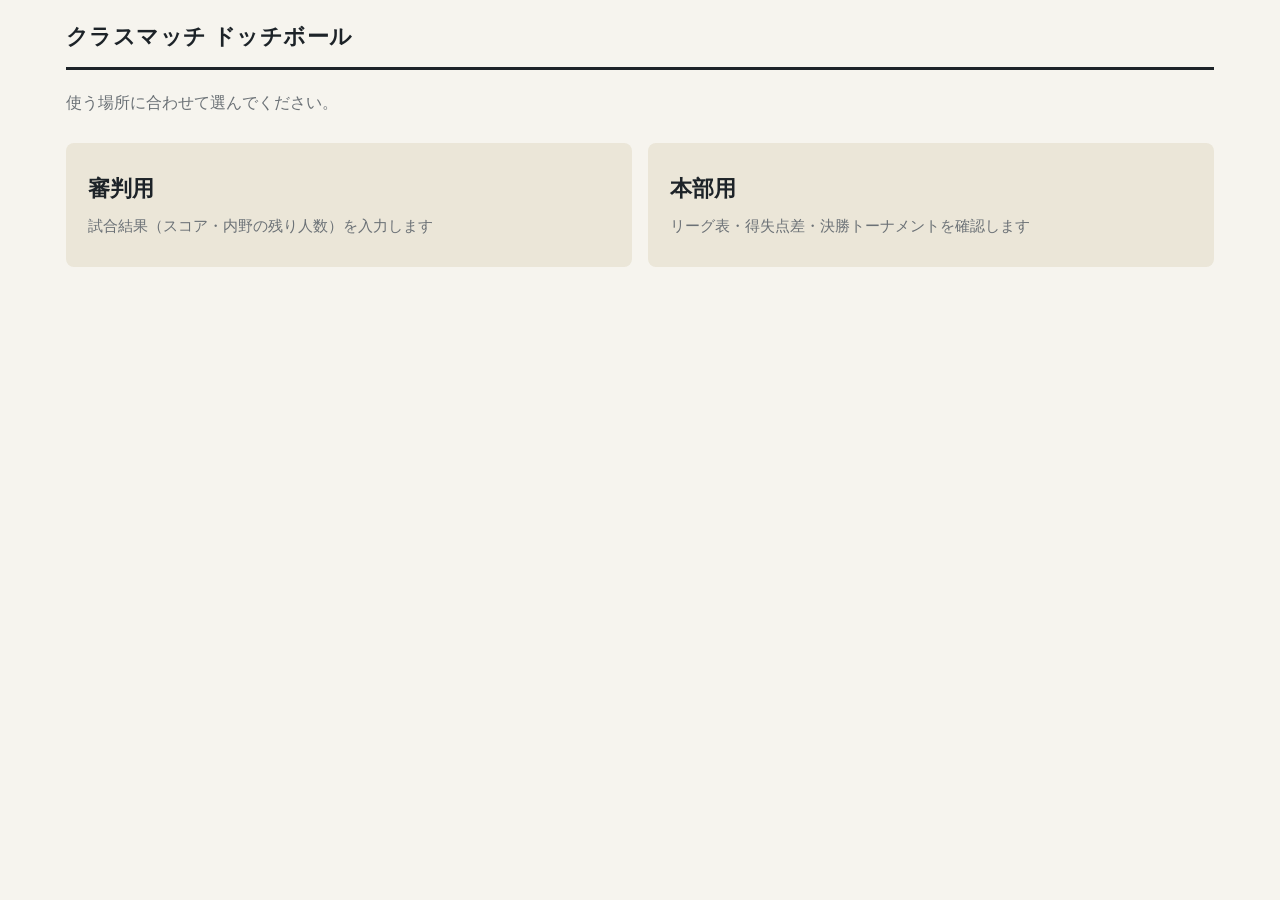
==== classmatch/index.html @ 0e0442e3 "Add files via upload" ====
<!doctype html>
<html lang="ja">
<head>
<meta charset="utf-8">
<meta name="viewport" content="width=device-width, initial-scale=1">
<title>クラスマッチ ドッチボール</title>
<link rel="stylesheet" href="style.css">
</head>
<body>
<div class="wrap">
  <header class="top"><h1 id="t">クラスマッチ ドッチボール</h1></header>
  <p class="hint">使う場所に合わせて選んでください。</p>
  <div class="entry">
    <a href="referee.html"><b>審判用</b><span>試合結果（スコア・内野の残り人数）を入力します</span></a>
    <a href="hq.html"><b>本部用</b><span>リーグ表・得失点差・決勝トーナメントを確認します</span></a>
  </div>
</div>
<script src="config.js"></script>
<script>document.getElementById("t").textContent = CONFIG.TITLE;</script>
</body>
</html>
---- classmatch/style.css ----
/* ドッチボール大会サイト 共通スタイル（フラットな配色・グラデーション／囲み枠なし） */
:root {
  --bg: #f6f4ee;
  --ink: #1d2328;
  --sub: #6b7176;
  --line: #dcd8cc;
  --tint: #ebe6d8;
  --accent: #b5412a;
  --blue: #2f5d7c;
  --green: #dfe8dc;
  --floor: #e3cfa0;
  --sideA: #c9dce8;
  --sideB: #f0d3c8;
}
* { box-sizing: border-box; }
html { -webkit-text-size-adjust: 100%; }
body {
  margin: 0; background: var(--bg); color: var(--ink); line-height: 1.6;
  font-family: "Hiragino Sans", "Hiragino Kaku Gothic ProN", "Yu Gothic UI", "Yu Gothic", "Meiryo", sans-serif;
  touch-action: manipulation;
}
.wrap { max-width: 1180px; margin: 0 auto; padding: 20px 16px 80px; }
header.top { display: flex; flex-wrap: wrap; align-items: baseline; gap: 6px 20px; padding-bottom: 12px; border-bottom: 3px solid var(--ink); margin-bottom: 20px; }
header.top h1 { font-size: 1.35rem; margin: 0; letter-spacing: .02em; }
header.top .role { color: var(--accent); font-weight: 700; }
header.top nav { margin-left: auto; display: flex; gap: 16px; font-size: .9rem; }
a { color: var(--blue); }
h2 { font-size: 1.15rem; margin: 0 0 8px; }
.banner { background: #f3ddd5; padding: 10px 14px; margin-bottom: 16px; font-size: .9rem; border-radius: 6px; }
.hint { color: var(--sub); }
button { font: inherit; cursor: pointer; }
.link { background: none; border: 0; color: var(--sub); text-decoration: underline; padding: 8px; }

/* ----- 審判ページ ----- */
h2.group { font-size: .85rem; color: var(--sub); font-weight: 500; margin: 18px 0 8px; }
.chips { display: grid; grid-template-columns: repeat(auto-fill, minmax(130px, 1fr)); gap: 8px; }
.chip { display: flex; flex-direction: column; align-items: flex-start; gap: 1px; padding: .6rem .7rem; border: 0; border-radius: 6px; background: var(--tint); color: var(--ink); text-align: left; }
.chip span { font-size: .85rem; }
.chip i { font-style: normal; font-size: .72rem; color: var(--sub); }
.chip.done { background: var(--green); }
.chip.on { background: var(--ink); color: #fff; }
.chip.on i { color: #cfd3d6; }
.chip:disabled { opacity: .45; cursor: default; }

#form { margin-top: 28px; max-width: 760px; }
.matchhead { display: flex; align-items: baseline; gap: 12px; margin-bottom: 8px; }
.matchhead b { font-size: 1.3rem; }
.matchhead span { color: var(--sub); }
.court { width: 100%; height: auto; display: block; }
.court text { font-family: inherit; }
.field { margin-top: 22px; }
.field h3 { margin: 0 0 8px; font-size: 1rem; }
.field h3 small { font-weight: 400; color: var(--sub); margin-left: 6px; }
.pair { display: grid; grid-template-columns: 1fr auto 1fr; align-items: end; gap: 8px; }
.side { display: flex; flex-direction: column; align-items: center; gap: 6px; }
.who { font-weight: 700; }
.vs { color: var(--sub); padding-bottom: 14px; }
.stepper { display: flex; align-items: center; gap: 6px; }
.stepper button { width: 46px; height: 56px; border: 0; border-radius: 8px; background: var(--tint); font-size: 1.5rem; color: var(--ink); }
.stepper button:active { background: var(--line); }
.stepper input { width: 64px; height: 56px; border: 0; border-bottom: 3px solid var(--ink); background: transparent; text-align: center; font: inherit; font-size: 1.9rem; font-weight: 700; color: var(--ink); border-radius: 0; -moz-appearance: textfield; }
.stepper input::-webkit-outer-spin-button, .stepper input::-webkit-inner-spin-button { -webkit-appearance: none; margin: 0; }
.sum { margin-top: 22px; padding: 12px 14px; background: var(--tint); border-radius: 6px; font-weight: 700; }
.sum small { font-weight: 400; color: var(--sub); display: block; }
.sum.bad { background: #f3ddd5; color: var(--accent); }
.msg { min-height: 1.6em; margin-top: 8px; color: var(--accent); font-weight: 700; }
.actions { display: flex; flex-wrap: wrap; align-items: center; gap: 12px; margin-top: 6px; }
.primary { flex: 1 1 220px; height: 58px; border: 0; border-radius: 8px; background: var(--accent); color: #fff; font-size: 1.15rem; font-weight: 700; }
.primary:disabled { opacity: .5; }
#toast { position: fixed; left: 50%; bottom: 24px; transform: translateX(-50%); background: var(--ink); color: #fff; padding: 12px 22px; border-radius: 999px; opacity: 0; pointer-events: none; transition: opacity .2s; }
#toast.on { opacity: 1; }

/* ----- 本部ページ ----- */
.tools { display: flex; flex-wrap: wrap; align-items: center; gap: 14px; margin: -8px 0 20px; font-size: .9rem; color: var(--sub); }
.tools button { background: var(--ink); color: #fff; border: 0; border-radius: 6px; padding: 6px 14px; }
.tools label { display: inline-flex; align-items: center; gap: 6px; cursor: pointer; }
.err { color: var(--accent); font-weight: 700; }
section.block { margin-top: 44px; }
section.block > h2.sec { font-size: 1.3rem; padding-bottom: 6px; border-bottom: 2px solid var(--ink); margin-bottom: 18px; }
.leagues { display: grid; grid-template-columns: repeat(auto-fit, minmax(min(100%, 500px), 1fr)); gap: 44px 48px; }
.lhead { display: flex; align-items: baseline; gap: 12px; margin-bottom: 4px; }
.lhead h2 { font-size: 1.2rem; margin: 0; }
.lhead span { color: var(--sub); font-size: .88rem; }
.diagram { width: 100%; max-width: 440px; height: auto; display: block; margin: 0 auto 6px; }
.diagram text { font-family: inherit; }
.diagram .edge { stroke: #c4bead; stroke-width: 2; stroke-dasharray: 5 5; }
.diagram .edge.played { stroke: var(--ink); stroke-width: 2.5; stroke-dasharray: none; }
.diagram .mk { font-size: 20px; font-weight: 700; paint-order: stroke; stroke: var(--bg); stroke-width: 6px; }
.diagram .mk.w { fill: var(--blue); }
.diagram .mk.l { fill: var(--accent); }
.diagram .mk.d { fill: var(--sub); }
.diagram .sc { font-size: 15px; font-weight: 700; paint-order: stroke; stroke: var(--bg); stroke-width: 6px; fill: var(--ink); }
.diagram .sc.none { fill: var(--sub); font-weight: 400; }
.diagram .vt { font-size: 16px; font-weight: 700; }
.scroll { overflow-x: auto; }
table { width: 100%; border-collapse: collapse; font-variant-numeric: tabular-nums; }
th { font-weight: 500; color: var(--sub); font-size: .78rem; text-align: right; padding: .4rem .45rem; border-bottom: 2px solid var(--ink); white-space: nowrap; }
td { padding: .55rem .45rem; text-align: right; border-bottom: 1px solid var(--line); white-space: nowrap; }
th.l, td.l { text-align: left; }
tr.adv td { background: var(--tint); }
td.cls { font-weight: 700; font-size: 1.05rem; }
td.diff { font-weight: 700; font-size: 1.05rem; }
td small { color: var(--sub); font-size: .7rem; margin-left: 4px; }
.tag { display: inline-block; margin-left: 8px; padding: 1px 8px; font-size: .72rem; font-weight: 700; border-radius: 999px; background: var(--accent); color: #fff; }
.tag.prov { background: transparent; color: var(--accent); padding: 0; }
.notice { margin-top: 14px; padding: 12px 14px; background: #f3ddd5; border-radius: 6px; font-size: .92rem; }
.notice ol { margin: 8px 0; padding-left: 1.4em; }
.notice li { padding: 3px 0; }
.notice li button { border: 0; background: #fff; border-radius: 4px; margin-left: 6px; padding: 2px 10px; }
.notice .ok { margin-top: 4px; background: var(--ink); color: #fff; border: 0; border-radius: 6px; padding: 7px 16px; }
.kos { display: grid; grid-template-columns: repeat(auto-fit, minmax(min(100%, 250px), 1fr)); gap: 28px; }
.ko h3 { margin: 0; font-size: 1rem; }
.ko .src { font-size: .78rem; color: var(--sub); margin-bottom: 4px; }
.ko .r { display: flex; justify-content: space-between; align-items: baseline; padding: 8px 2px; border-bottom: 1px solid var(--line); font-size: 1.2rem; }
.ko .r.w { font-weight: 700; }
.ko .r.w::after { content: "勝"; font-size: .7rem; background: var(--accent); color: #fff; border-radius: 3px; padding: 0 5px; margin-left: 8px; align-self: center; }
.ko .r .n { margin-right: auto; }
.ko .r .n.pending { color: var(--sub); font-size: .95rem; }
.ko .r .n.prov { color: var(--sub); }
.ko .in { font-size: .8rem; color: var(--sub); margin-top: 4px; }
.ko .stale { color: var(--accent); font-size: .8rem; }
.podium { display: flex; flex-wrap: wrap; gap: 8px 36px; margin-top: 26px; padding: 16px 18px; background: var(--ink); color: #fff; border-radius: 6px; }
.podium div { font-size: 1.2rem; }
.podium small { display: block; color: #aeb4b9; font-size: .75rem; }
td.w b { color: var(--accent); }
tr.todo td { color: var(--sub); }
.legend { margin: -6px 0 18px; font-size: .88rem; color: var(--sub); }
.legend .w { color: var(--blue); font-weight: 700; }
.legend .l { color: var(--accent); font-weight: 700; }
.legend .d { font-weight: 700; }
.rules { margin-top: 44px; font-size: .85rem; color: var(--sub); }

/* ----- トップ ----- */
.entry { display: grid; grid-template-columns: repeat(auto-fit, minmax(min(100%, 300px), 1fr)); gap: 16px; margin-top: 28px; }
.entry a { display: block; padding: 28px 22px; background: var(--tint); border-radius: 8px; color: var(--ink); text-decoration: none; }
.entry a b { display: block; font-size: 1.4rem; margin-bottom: 6px; }
.entry a span { color: var(--sub); font-size: .92rem; }
.entry a:hover { background: var(--line); }

@media (max-width: 520px) {
  .stepper button { width: 40px; }
  .stepper input { width: 52px; }
}
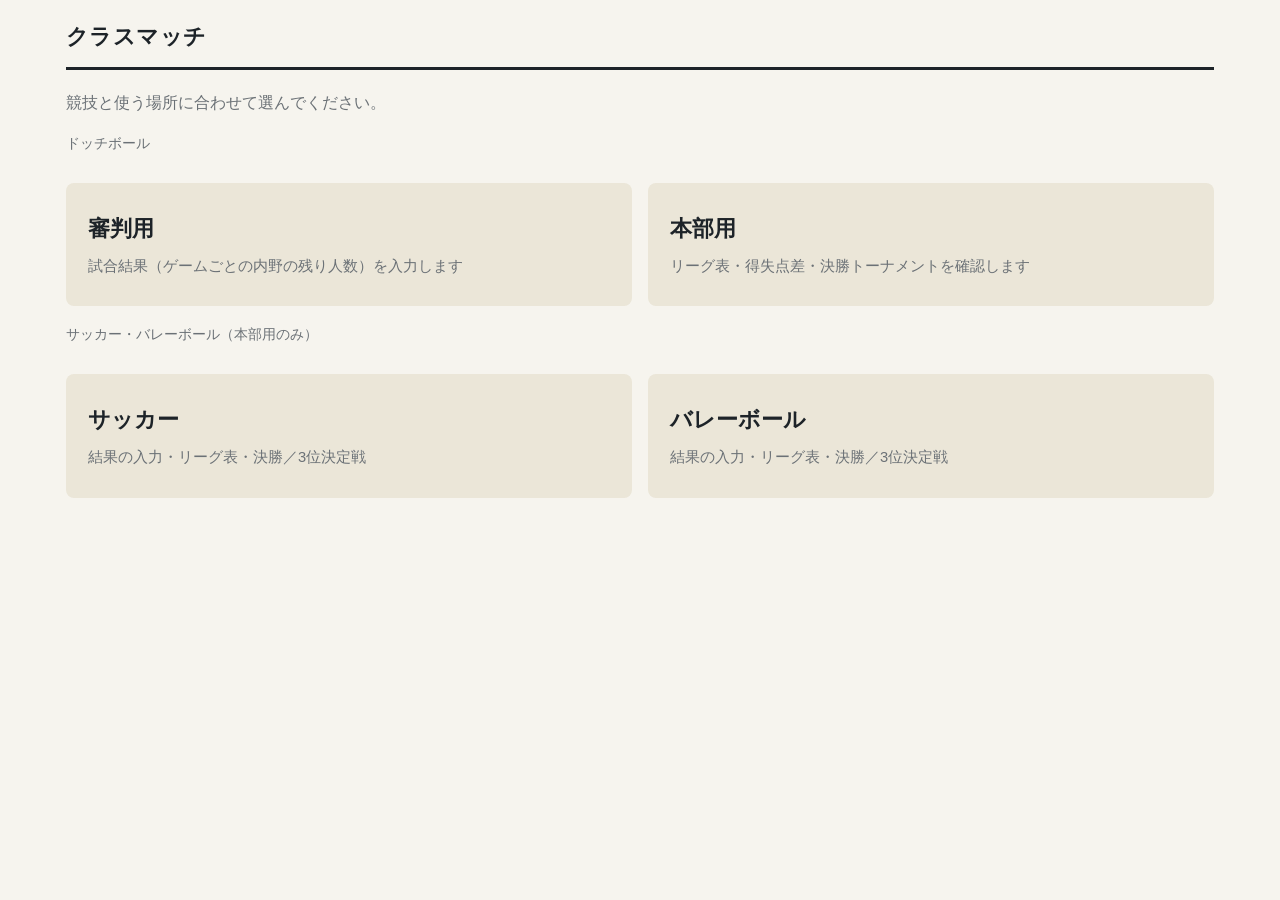
==== commit 6aae86d1: "Add files via upload" ====
--- a/classmatch/index.html
+++ b/classmatch/index.html
@@ -3,19 +3,28 @@
 <head>
 <meta charset="utf-8">
 <meta name="viewport" content="width=device-width, initial-scale=1">
-<title>クラスマッチ ドッチボール</title>
+<title>クラスマッチ</title>
 <link rel="stylesheet" href="style.css">
 </head>
 <body>
 <div class="wrap">
-  <header class="top"><h1 id="t">クラスマッチ ドッチボール</h1></header>
-  <p class="hint">使う場所に合わせて選んでください。</p>
+  <header class="top"><h1 id="t">クラスマッチ</h1></header>
+  <p class="hint">競技と使う場所に合わせて選んでください。</p>
+  <h2 class="group">ドッチボール</h2>
   <div class="entry">
-    <a href="referee.html"><b>審判用</b><span>試合結果（スコア・内野の残り人数）を入力します</span></a>
+    <a href="referee.html"><b>審判用</b><span>試合結果（ゲームごとの内野の残り人数）を入力します</span></a>
     <a href="hq.html"><b>本部用</b><span>リーグ表・得失点差・決勝トーナメントを確認します</span></a>
   </div>
+  <h2 class="group">サッカー・バレーボール（本部用のみ）</h2>
+  <div class="entry">
+    <a href="soccer.html"><b>サッカー</b><span>結果の入力・リーグ表・決勝／3位決定戦</span></a>
+    <a href="volleyball.html"><b>バレーボール</b><span>結果の入力・リーグ表・決勝／3位決定戦</span></a>
+  </div>
 </div>
-<script src="config.js"></script>
-<script>document.getElementById("t").textContent = CONFIG.TITLE;</script>
+<script>document.write('<script src="config.js?t=' + Date.now() + '"><\/script>')</script>
+<script>
+document.getElementById("t").textContent = CONFIG.EVENT;
+if ("serviceWorker" in navigator && /^https?:/.test(location.protocol)) navigator.serviceWorker.register("sw.js", { updateViaCache: "none" }).catch(function () {});
+</script>
 </body>
 </html>
--- a/classmatch/style.css
+++ b/classmatch/style.css
@@ -124,6 +124,18 @@
 .podium small { display: block; color: #aeb4b9; font-size: .75rem; }
 td.w b { color: var(--accent); }
 tr.todo td { color: var(--sub); }
+.rule { margin: 14px 0 0; font-size: .85rem; color: var(--sub); }
+.gres { min-height: 1.6em; margin-top: 6px; text-align: center; font-weight: 700; }
+.sum small { margin-top: 2px; }
+.sdbtns { display: grid; grid-template-columns: 1fr 1fr; gap: 10px; }
+.sdbtns button { height: 60px; border: 0; border-radius: 8px; background: var(--tint); color: var(--ink); font-size: 1.1rem; font-weight: 700; }
+.sdbtns button.on { background: var(--ink); color: #fff; }
+.field.sd h3 { color: var(--accent); }
+.offline { margin-top: 48px; }
+.offtools { display: flex; flex-wrap: wrap; gap: 10px; margin: 8px 0; }
+.ghost { border: 0; border-radius: 6px; background: var(--tint); color: var(--ink); padding: 10px 16px; }
+.ghost:active { background: var(--line); }
+td.games { color: var(--sub); font-size: .88rem; }
 .legend { margin: -6px 0 18px; font-size: .88rem; color: var(--sub); }
 .legend .w { color: var(--blue); font-weight: 700; }
 .legend .l { color: var(--accent); font-weight: 700; }
@@ -141,3 +153,23 @@
   .stepper button { width: 40px; }
   .stepper input { width: 52px; }
 }
+
+/* ----- サッカー・バレーボール（結果入力） ----- */
+.entryhint { margin: -6px 0 12px; font-size: .9rem; }
+.entry-table td { vertical-align: middle; }
+.entry-table td.who { font-weight: 700; font-size: 1.05rem; }
+.entry-table td.kind { color: var(--sub); font-size: .85rem; }
+.entry-table td.sc { text-align: center; }
+.entry-table td.sc input { width: 64px; height: 46px; border: 0; border-bottom: 3px solid var(--ink); background: transparent; text-align: center; font: inherit; font-size: 1.5rem; font-weight: 700; color: var(--ink); border-radius: 0; -moz-appearance: textfield; }
+.entry-table td.sc input::-webkit-outer-spin-button, .entry-table td.sc input::-webkit-inner-spin-button { -webkit-appearance: none; margin: 0; }
+.entry-table td.sc input:disabled { border-bottom-color: var(--line); }
+.entry-table .dash { margin: 0 10px; color: var(--sub); }
+.entry-table select { height: 40px; border: 0; border-radius: 6px; background: var(--tint); color: var(--ink); font: inherit; font-size: .9rem; padding: 0 8px; }
+.entry-table select[hidden] { display: none; }
+.entry-table td.act { min-width: 150px; }
+.rowsave { height: 40px; padding: 0 16px; border: 0; border-radius: 6px; background: var(--accent); color: #fff; font-weight: 700; }
+.rowsave:disabled { background: var(--line); color: var(--sub); cursor: default; }
+.rowmsg { font-size: .8rem; color: var(--accent); white-space: normal; max-width: 220px; margin-top: 2px; }
+.rowmsg:empty { display: none; }
+.entry-table tr.saved td.who { color: var(--ink); }
+.entry-table tr.todo td.diff { color: var(--sub); }
